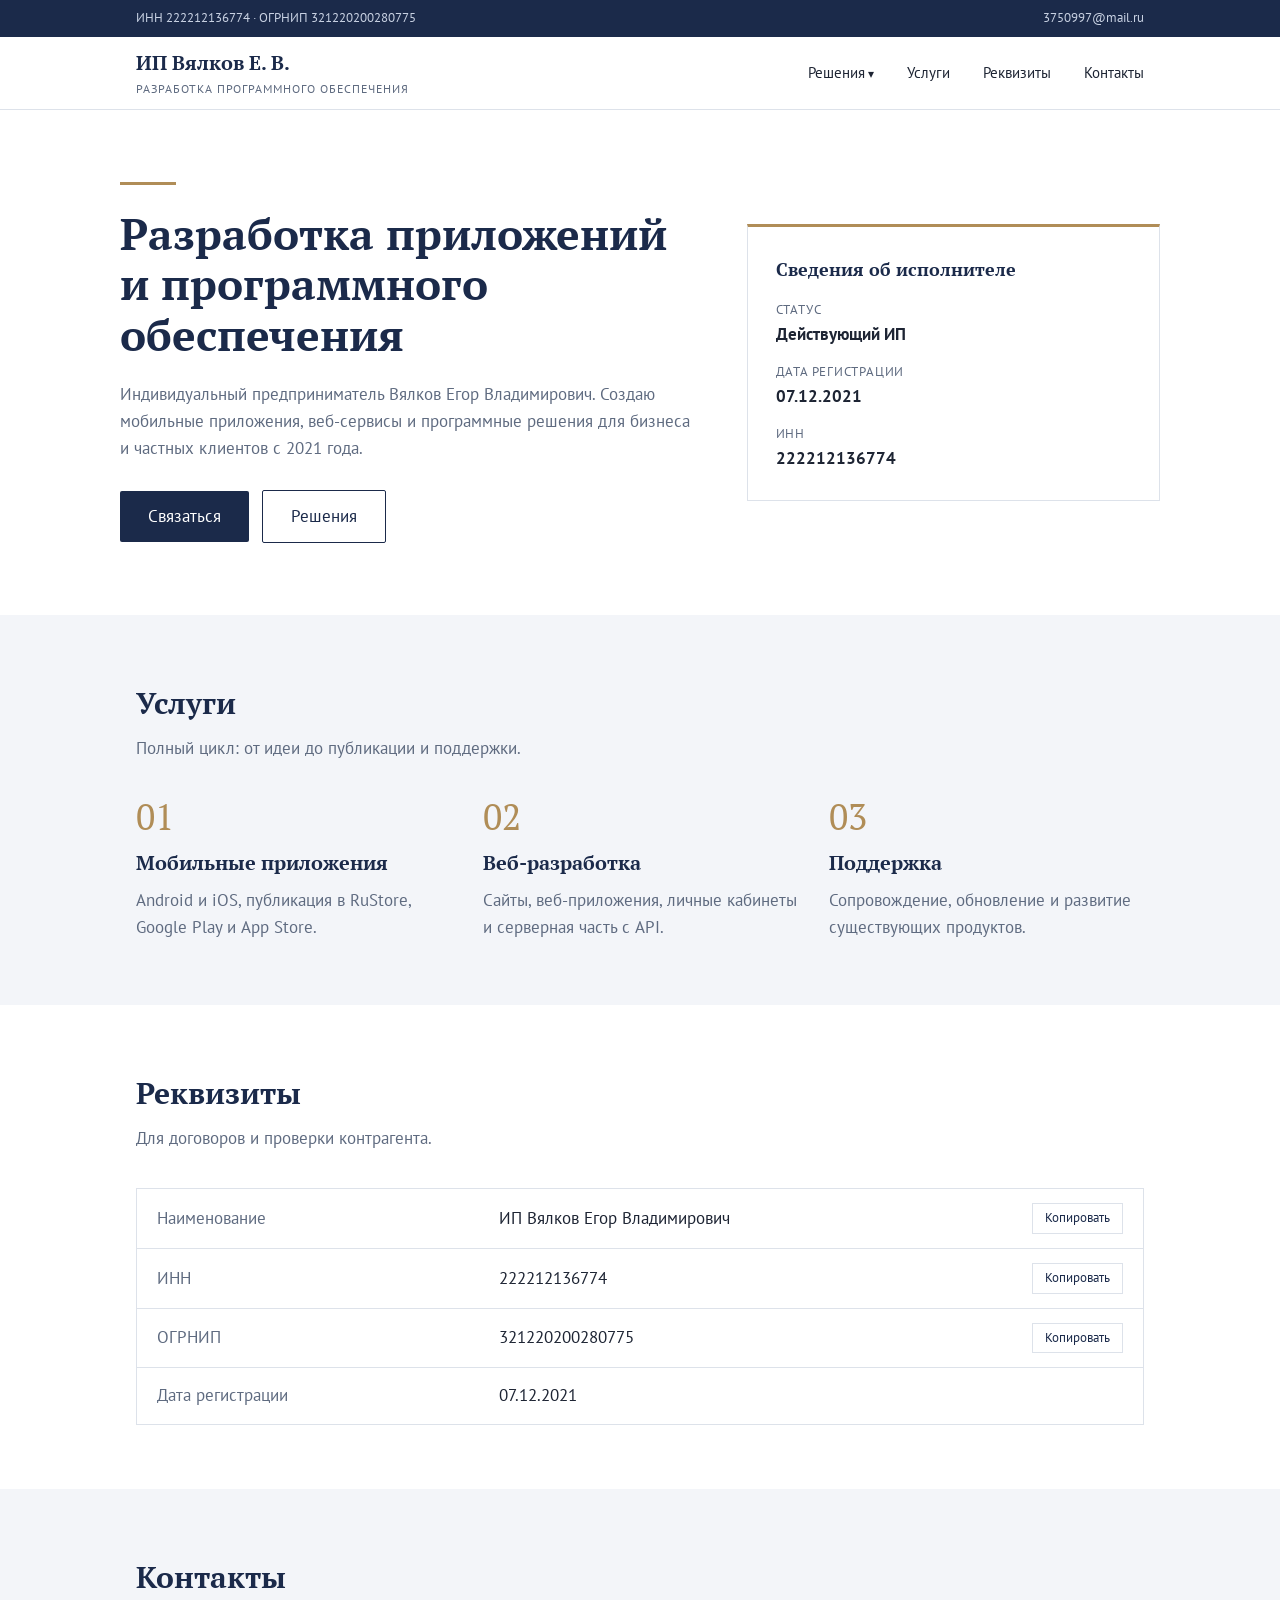
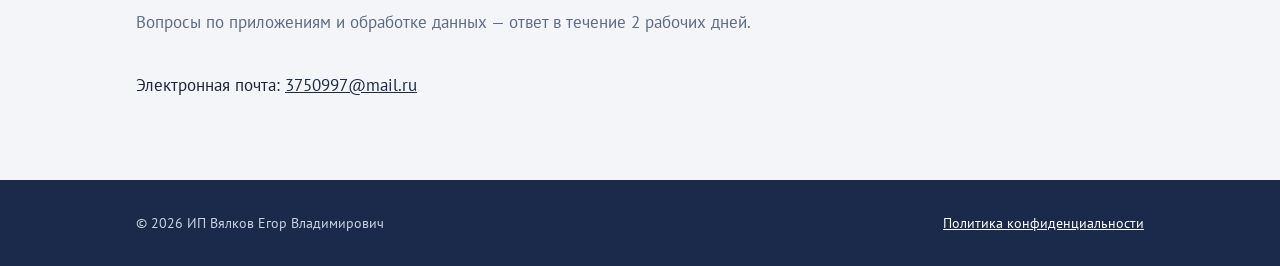
==== index.html @ 070c651f "Add files via upload" ====
<!doctype html>
<html lang="ru">
<head>
  <meta charset="utf-8">
  <meta name="viewport" content="width=device-width, initial-scale=1">
  <title>ИП Вялков Е. В. — разработка программного обеспечения</title>
  <meta name="description" content="ИП Вялков Егор Владимирович — разработка мобильных приложений, веб-сервисов и программного обеспечения. Реквизиты и контакты.">
  <link rel="icon" href="favicon.ico" sizes="32x32">
  <link rel="icon" href="favicon.svg" type="image/svg+xml">
  <link rel="apple-touch-icon" href="apple-touch-icon.png">
  <link rel="canonical" href="https://vev.github.io/">
  <meta property="og:type" content="website">
  <meta property="og:locale" content="ru_RU">
  <meta property="og:title" content="ИП Вялков Е. В. — разработка программного обеспечения">
  <meta property="og:description" content="ИП Вялков Егор Владимирович — разработка мобильных приложений, веб-сервисов и программного обеспечения. Реквизиты и контакты.">
  <meta property="og:url" content="https://vev.github.io/">
  <meta property="og:image" content="https://vev.github.io/og.png">
  <meta property="og:image:width" content="1200">
  <meta property="og:image:height" content="630">
  <meta name="twitter:card" content="summary_large_image">
  <link rel="preconnect" href="https://fonts.googleapis.com">
  <link rel="preconnect" href="https://fonts.gstatic.com" crossorigin>
  <link href="https://fonts.googleapis.com/css2?family=PT+Sans:wght@400;700&family=PT+Serif:wght@700&display=swap" rel="stylesheet">
  <link rel="stylesheet" href="style.css">
</head>
<body>

<div class="topline">
  <div class="wrap">
    <span>ИНН 222212136774 · ОГРНИП 321220200280775</span>
    <a href="mailto:3750997@mail.ru">3750997@mail.ru</a>
  </div>
</div>

<header>
  <div class="wrap">
    <a class="logo" href="index.html">ИП Вялков Е. В.<small>Разработка программного обеспечения</small></a>
    <nav>
      <div class="dropdown">
        <a href="solutions.html">Решения</a>
        <div class="menu" data-solutions-menu></div>
      </div>
      <a href="#services">Услуги</a>
      <a href="#requisites">Реквизиты</a>
      <a href="#contacts">Контакты</a>
    </nav>
  </div>
</header>

<main>
  <div class="wrap hero">
    <div>
      <div class="line"></div>
      <h1>Разработка приложений и программного обеспечения</h1>
      <p>Индивидуальный предприниматель Вялков Егор Владимирович. Создаю мобильные приложения, веб-сервисы и программные решения для бизнеса и частных клиентов с 2021 года.</p>
      <a class="btn" href="#contacts">Связаться</a>
      <a class="btn btn-outline" href="solutions.html">Решения</a>
    </div>
    <div class="card">
      <h3>Сведения об исполнителе</h3>
      <dl>
        <dt>Статус</dt><dd>Действующий ИП</dd>
        <dt>Дата регистрации</dt><dd>07.12.2021</dd>
        <dt>ИНН</dt><dd>222212136774</dd>
      </dl>
    </div>
  </div>

  <section id="services" class="alt">
    <div class="wrap">
      <h2>Услуги</h2>
      <p class="sub">Полный цикл: от идеи до публикации и поддержки.</p>
      <div class="services">
        <div><div class="num">01</div><h3>Мобильные приложения</h3><p>Android и iOS, публикация в RuStore, Google Play и App Store.</p></div>
        <div><div class="num">02</div><h3>Веб-разработка</h3><p>Сайты, веб-приложения, личные кабинеты и серверная часть с API.</p></div>
        <div><div class="num">03</div><h3>Поддержка</h3><p>Сопровождение, обновление и развитие существующих продуктов.</p></div>
      </div>
    </div>
  </section>

  <section id="requisites">
    <div class="wrap">
      <h2>Реквизиты</h2>
      <p class="sub">Для договоров и проверки контрагента.</p>
      <table>
        <tr><td>Наименование</td><td>ИП Вялков Егор Владимирович</td><td><button class="copy" data-copy="ИП Вялков Егор Владимирович">Копировать</button></td></tr>
        <tr><td>ИНН</td><td>222212136774</td><td><button class="copy" data-copy="222212136774">Копировать</button></td></tr>
        <tr><td>ОГРНИП</td><td>321220200280775</td><td><button class="copy" data-copy="321220200280775">Копировать</button></td></tr>
        <tr><td>Дата регистрации</td><td>07.12.2021</td><td></td></tr>
      </table>
    </div>
  </section>

  <section id="contacts" class="alt">
    <div class="wrap">
      <h2>Контакты</h2>
      <p class="sub">Вопросы по приложениям и обработке данных — ответ в течение 2 рабочих дней.</p>
      <p>Электронная почта: <a href="mailto:3750997@mail.ru">3750997@mail.ru</a></p>
    </div>
  </section>
</main>

<footer>
  <div class="wrap">
    <span>© <span id="year">2026</span> ИП Вялков Егор Владимирович</span>
    <a href="privacy.html">Политика конфиденциальности</a>
  </div>
</footer>

<script src="solutions-data.js"></script>
<script src="site.js"></script>
<script>
  document.getElementById('year').textContent = new Date().getFullYear();
  document.querySelectorAll('.copy').forEach(function (btn) {
    btn.addEventListener('click', function () {
      navigator.clipboard.writeText(btn.dataset.copy).then(function () {
        btn.textContent = 'Скопировано';
        setTimeout(function () { btn.textContent = 'Копировать'; }, 1500);
      });
    });
  });
</script>
</body>
</html>
---- style.css ----
:root {
  --bg: #ffffff;
  --alt: #f3f5f9;
  --text: #1d2433;
  --muted: #5f6b80;
  --navy: #1b2a4a;
  --gold: #b08d57;
  --border: #dde2ea;
}
* { box-sizing: border-box; }
body { margin: 0; background: var(--bg); color: var(--text); font: 17px/1.6 "PT Sans", Arial, sans-serif; }
a { color: var(--navy); }
.wrap { max-width: 1040px; margin: 0 auto; padding: 0 16px; }
h1, h2, h3 { font-family: "PT Serif", Georgia, serif; color: var(--navy); }

.topline { background: var(--navy); color: #c9d2e3; font-size: 13px; }
.topline a { color: inherit; text-decoration: none; }
.topline a:hover { color: #fff; }
.topline .wrap { display: flex; justify-content: space-between; flex-wrap: wrap; gap: 4px 16px; padding-top: 8px; padding-bottom: 8px; }

header { border-bottom: 1px solid var(--border); }
header .wrap { display: flex; justify-content: space-between; align-items: center; height: 72px; gap: 16px; }
.logo { font-family: "PT Serif", Georgia, serif; font-size: 20px; font-weight: 700; color: var(--navy); text-decoration: none; }
.logo small { display: block; font-family: "PT Sans", sans-serif; font-size: 12px; font-weight: 400; color: var(--muted); letter-spacing: .08em; text-transform: uppercase; }
nav a { color: var(--text); text-decoration: none; margin-left: 28px; font-size: 15px; }
nav a:hover, nav a.active { color: var(--gold); }

.hero { padding: 72px 0; display: grid; grid-template-columns: 1.4fr 1fr; gap: 48px; align-items: center; }
.hero h1 { font-size: clamp(30px, 5vw, 44px); line-height: 1.15; margin: 0 0 20px; }
.hero p { color: var(--muted); margin: 0 0 28px; }
.line { width: 56px; height: 3px; background: var(--gold); margin-bottom: 24px; }
.btn { display: inline-block; background: var(--navy); color: #fff; text-decoration: none; padding: 12px 28px; border-radius: 2px; }
.btn:hover { background: #26395f; }
.btn-outline { background: transparent; color: var(--navy); border: 1px solid var(--navy); margin-left: 8px; }
.btn-outline:hover { background: var(--alt); }

.card { border: 1px solid var(--border); border-top: 3px solid var(--gold); padding: 28px; background: #fff; }
.card h3 { margin: 0 0 16px; font-size: 18px; }
.card dl { margin: 0; }
.card dt { font-size: 13px; color: var(--muted); text-transform: uppercase; letter-spacing: .06em; }
.card dd { margin: 0 0 14px; font-weight: 700; }
.card dd:last-child { margin-bottom: 0; }

section { padding: 64px 0; }
section.alt { background: var(--alt); }
section h2 { font-size: 30px; margin: 0 0 8px; }
.sub { color: var(--muted); margin: 0 0 36px; }

.services { display: grid; grid-template-columns: repeat(3, 1fr); gap: 32px; }
.num { font-family: "PT Serif", Georgia, serif; font-size: 36px; color: var(--gold); line-height: 1; }
.services h3 { font-size: 20px; margin: 12px 0 8px; }
.services p { color: var(--muted); margin: 0; }

table { width: 100%; border-collapse: collapse; background: #fff; border: 1px solid var(--border); }
td { padding: 14px 20px; border-bottom: 1px solid var(--border); vertical-align: middle; }
td:first-child { color: var(--muted); width: 34%; }
td:last-child { text-align: right; width: 1%; white-space: nowrap; }
.facts td:last-child { text-align: left; width: auto; white-space: normal; }
.copy { font: inherit; font-size: 13px; color: var(--navy); background: none; border: 1px solid var(--border); padding: 4px 12px; cursor: pointer; }
.copy:hover { border-color: var(--navy); }

footer { background: var(--navy); color: #c9d2e3; padding: 32px 0; font-size: 14px; }
footer a { color: #fff; }
footer .wrap { display: flex; justify-content: space-between; flex-wrap: wrap; gap: 12px; }

/* Solutions */
.page-head { padding: 56px 0 0; }
.page-head h1 { font-size: clamp(30px, 5vw, 40px); line-height: 1.2; margin: 0 0 12px; }
.solutions { display: grid; grid-template-columns: repeat(auto-fit, minmax(300px, 1fr)); gap: 24px; }
.sol { border: 1px solid var(--border); border-top: 3px solid var(--gold); padding: 28px; background: #fff; display: flex; flex-direction: column; }
.sol-head { display: flex; align-items: center; gap: 16px; margin-bottom: 10px; }
.sol-icon { width: 56px; height: 56px; border-radius: 12px; object-fit: cover; border: 1px solid var(--border); flex-shrink: 0; }
.sol h3 { margin: 0; font-size: 20px; }
.sol p { color: var(--muted); margin: 0 0 20px; flex: 1; }
.tags { display: flex; flex-wrap: wrap; gap: 6px; list-style: none; padding: 0; margin: 0; }
.tags li { font-size: 13px; color: var(--navy); background: var(--alt); padding: 2px 10px; }
.links { display: flex; flex-wrap: wrap; gap: 8px; margin-top: 20px; }
.links a { font-size: 14px; border: 1px solid var(--navy); padding: 6px 14px; text-decoration: none; }
.links a:hover { background: var(--alt); }
.sol-privacy { margin-top: 14px; font-size: 14px; color: var(--muted); }
.tabs { display: flex; flex-wrap: wrap; gap: 8px; margin: 0 0 48px; }
.tab { font: inherit; font-size: 15px; background: #fff; color: var(--text); border: 1px solid var(--border); padding: 8px 16px; cursor: pointer; }
.tab:hover { border-color: var(--navy); }
.tab.active { background: var(--navy); color: #fff; border-color: var(--navy); }
.tab span { margin-left: 8px; font-size: 13px; color: var(--muted); }
.tab.active span { color: #c9d2e3; }
.cat { margin-bottom: 56px; }
.cat h2 { font-size: 26px; margin: 0 0 6px; }
.cat .sub { margin-bottom: 24px; }
.empty { border: 1px dashed var(--border); background: var(--alt); padding: 28px; color: var(--muted); }

.sol h3 a { color: inherit; text-decoration: none; }
.sol h3 a:hover { color: var(--gold); }

/* App page */
.crumbs { padding-top: 28px; font-size: 14px; color: var(--muted); }
.crumbs a { color: var(--muted); }
.app-hero { padding: 28px 0 48px; display: flex; gap: 32px; align-items: flex-start; }
.app-icon { width: 112px; height: 112px; border-radius: 24px; border: 1px solid var(--border); flex-shrink: 0; }
.app-hero h1 { font-size: clamp(28px, 5vw, 40px); line-height: 1.15; margin: 0 0 12px; }
.app-hero p { color: var(--muted); margin: 0 0 18px; max-width: 640px; }
.app-hero .btn { margin-top: 24px; }
.shots { display: flex; gap: 16px; overflow-x: auto; padding-bottom: 12px; scroll-snap-type: x mandatory; }
.shots img { height: 440px; width: auto; border: 1px solid var(--border); border-radius: 12px; scroll-snap-align: start; flex-shrink: 0; }
.features { display: grid; grid-template-columns: repeat(auto-fit, minmax(280px, 1fr)); gap: 20px; }
.feature { background: #fff; border: 1px solid var(--border); padding: 24px; }
.feature h3 { margin: 0 0 8px; font-size: 18px; }
.feature p { margin: 0; color: var(--muted); }

/* Solutions dropdown in header */
.dropdown { position: relative; display: inline-block; margin-left: 28px; }
.dropdown > a { margin-left: 0; }
.dropdown > a::after { content: " ▾"; font-size: 12px; }
.menu { display: none; position: absolute; top: 100%; left: -16px; min-width: 240px; padding: 8px 0; background: #fff; border: 1px solid var(--border); border-top: 3px solid var(--gold); box-shadow: 0 8px 24px rgba(27, 42, 74, .12); z-index: 20; }
.menu a { display: block; margin: 0; padding: 8px 16px; }
.menu a:hover { background: var(--alt); }
.dropdown:hover .menu, .dropdown:focus-within .menu { display: block; }
.cta { background: var(--navy); color: #c9d2e3; padding: 40px; display: flex; justify-content: space-between; align-items: center; flex-wrap: wrap; gap: 20px; }
.cta h2 { color: #fff; margin: 0 0 6px; }
.cta p { margin: 0; }
.cta .btn { background: var(--gold); }
.cta .btn:hover { background: #9a7a48; }

/* Long-form pages */
.doc { padding: 56px 0 72px; max-width: 760px; }
.doc .line { margin-bottom: 20px; }
.doc h1 { font-size: clamp(28px, 5vw, 36px); line-height: 1.2; margin: 0 0 8px; }
.doc .updated { color: var(--muted); margin: 0 0 36px; }
.doc h2 { font-size: 21px; margin: 36px 0 12px; }
.doc ul { padding-left: 22px; }

@media (max-width: 760px) {
  header .wrap { height: auto; flex-direction: column; align-items: flex-start; gap: 8px; padding-top: 14px; padding-bottom: 12px; }
  nav { display: flex; gap: 20px; overflow-x: auto; max-width: 100%; }
  nav a { margin-left: 0; white-space: nowrap; }
  .dropdown { margin-left: 0; }
  .dropdown > a::after, .dropdown .menu { display: none !important; }
  .btn-outline { margin: 10px 0 0; }
  .cta { padding: 28px 20px; }
  .app-hero { flex-direction: column; gap: 20px; }
  .app-icon { width: 88px; height: 88px; border-radius: 20px; }
  .shots img { height: 360px; }
  .hero { grid-template-columns: 1fr; padding: 48px 0; gap: 32px; }
  .services { grid-template-columns: 1fr; gap: 24px; }
  td { padding: 12px; display: block; width: auto !important; text-align: left !important; border: 0; }
  tr { display: block; border-bottom: 1px solid var(--border); padding: 4px 0; }
  td:first-child { padding-bottom: 0; }
}
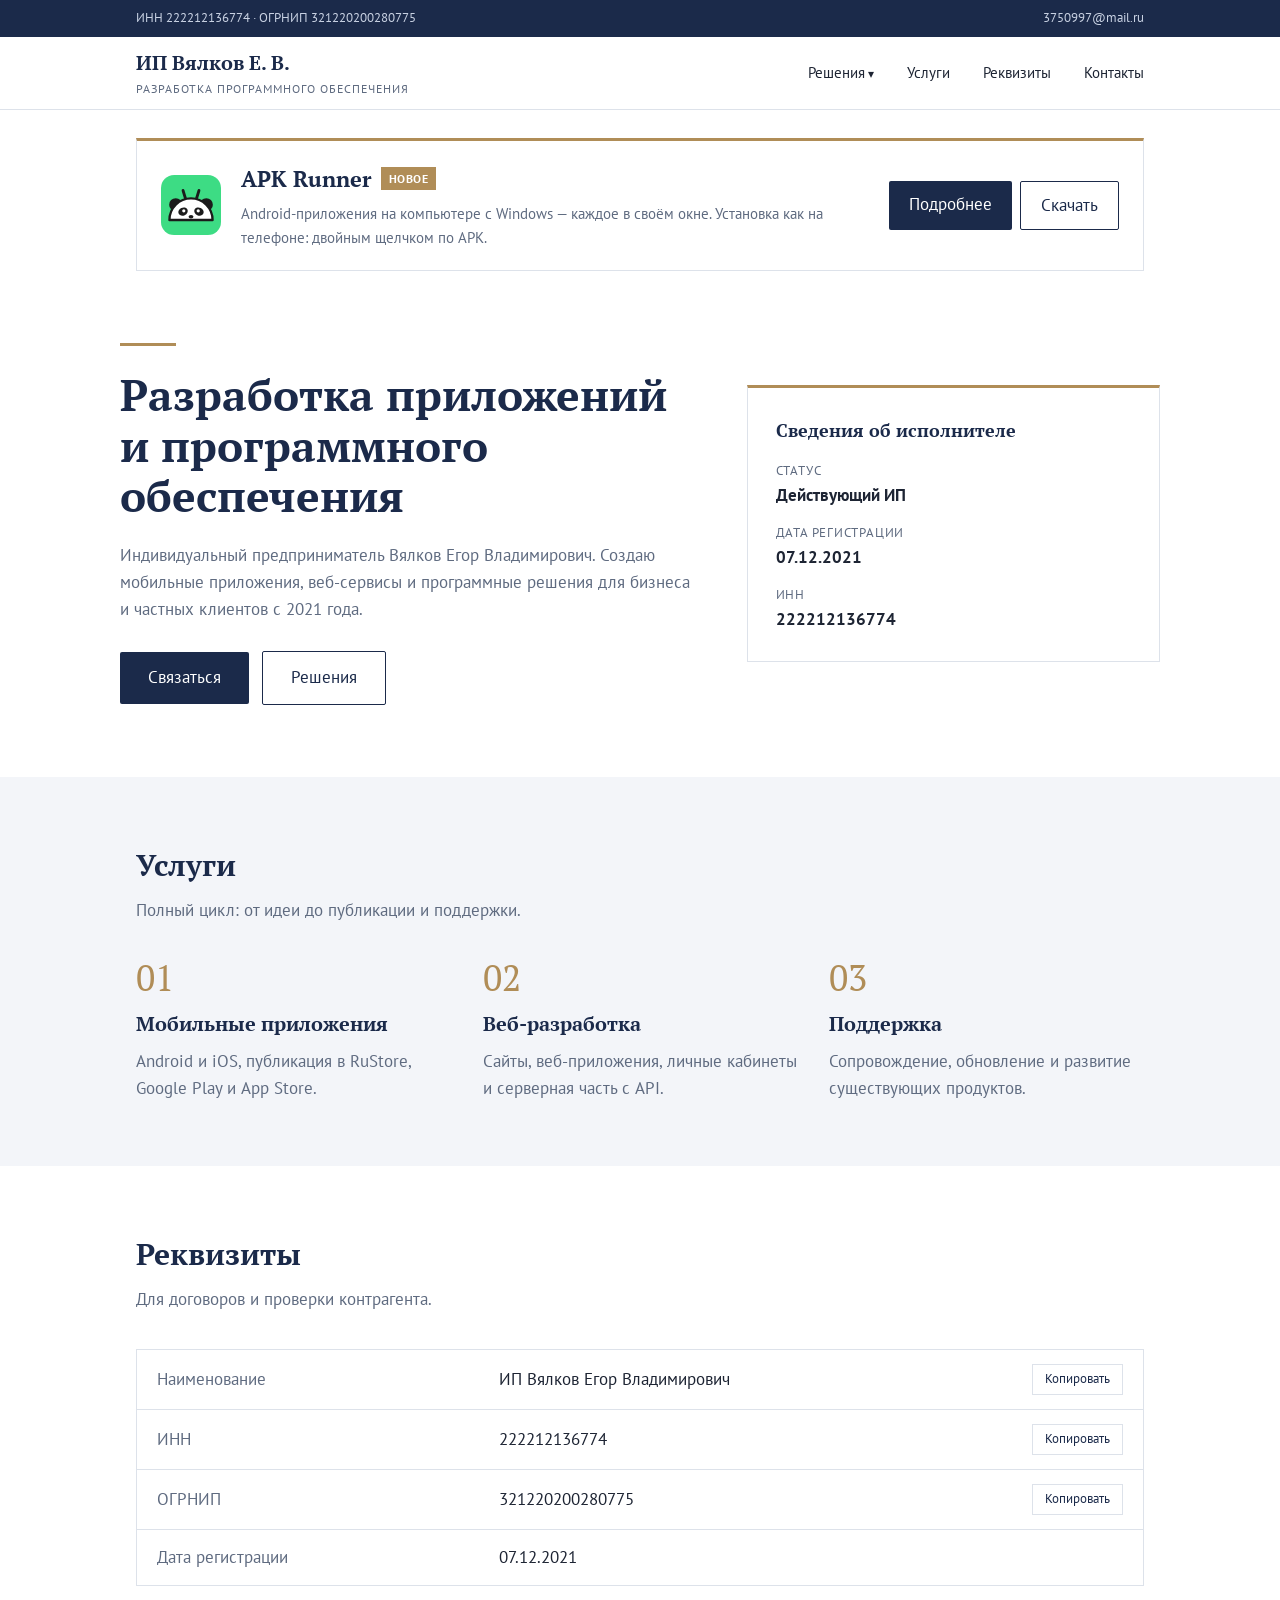
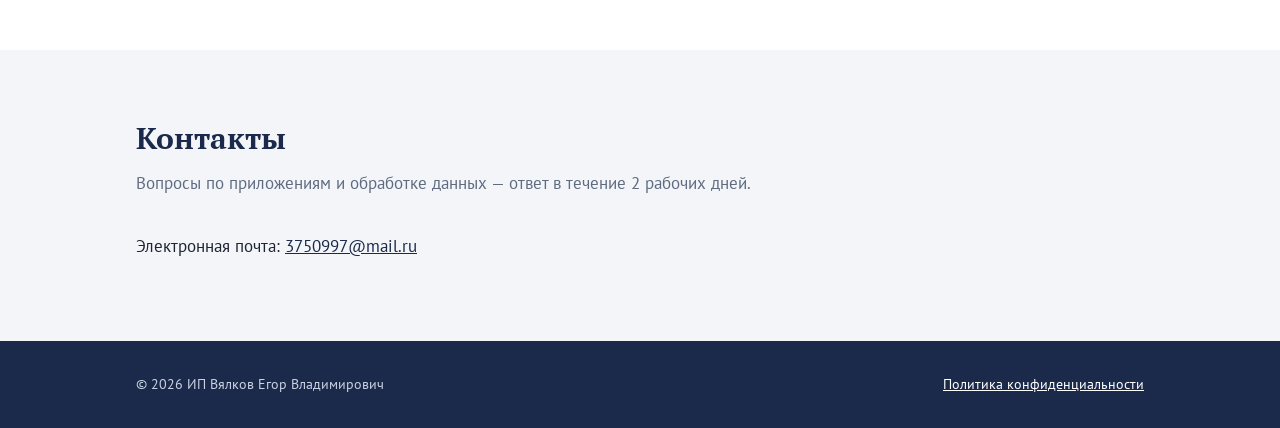
==== commit 1f857ab8: "Add files via upload" ====
--- a/index.html
+++ b/index.html
@@ -48,6 +48,36 @@
 </header>
 
 <main>
+  <div class="wrap" style="margin-top: 28px">
+    <div class="new-app">
+      <svg class="new-app-icon" viewBox="0 0 64 64" role="img" aria-label="APK Runner">
+        <rect width="64" height="64" rx="14" fill="#3DDC84"></rect>
+        <g transform="translate(0,-2)">
+          <path d="M27 30 L23.5 18.5 M37 30 L40.5 18.5" stroke="#1B1B1B" stroke-width="3" stroke-linecap="round" fill="none"></path>
+          <circle cx="15.7" cy="33.7" r="7" fill="#1B1B1B"></circle>
+          <circle cx="48.3" cy="33.7" r="7" fill="#1B1B1B"></circle>
+          <path d="M9 50 A23 23 0 0 1 55 50 Z" fill="#FFFFFF" stroke="#1B1B1B" stroke-width="2.5" stroke-linejoin="round"></path>
+          <ellipse cx="23.5" cy="41" rx="5.2" ry="4.2" transform="rotate(-25 23.5 41)" fill="#1B1B1B"></ellipse>
+          <ellipse cx="40.5" cy="41" rx="5.2" ry="4.2" transform="rotate(25 40.5 41)" fill="#1B1B1B"></ellipse>
+          <circle cx="24.3" cy="40.2" r="1.7" fill="#FFFFFF"></circle>
+          <circle cx="39.7" cy="40.2" r="1.7" fill="#FFFFFF"></circle>
+          <ellipse cx="32" cy="46.5" rx="2.6" ry="1.8" fill="#1B1B1B"></ellipse>
+        </g>
+      </svg>
+      <div class="new-app-body">
+        <div class="new-app-head">
+          <span class="new-app-name">APK Runner</span>
+          <span class="new-app-badge">НОВОЕ</span>
+        </div>
+        <p class="new-app-desc">Android-приложения на компьютере с Windows — каждое в своём окне. Установка как на телефоне: двойным щелчком по APK.</p>
+      </div>
+      <div class="new-app-actions">
+        <a class="btn" href="apk-runner.html">Подробнее</a>
+        <a class="btn btn-outline" href="https://disk.360.yandex.ru/d/uEF-xLoDvGDiyQ" target="_blank" rel="noopener">Скачать</a>
+      </div>
+    </div>
+  </div>
+
   <div class="wrap hero">
     <div>
       <div class="line"></div>
--- a/style.css
+++ b/style.css
@@ -106,6 +106,30 @@
 .feature { background: #fff; border: 1px solid var(--border); padding: 24px; }
 .feature h3 { margin: 0 0 8px; font-size: 18px; }
 .feature p { margin: 0; color: var(--muted); }
+.shots img.win { border-radius: 20px; height: 400px; }
+.shots img.appshot { height: 400px; border-radius: 8px; }
+
+/* Баннер «Новое приложение» на главной */
+.new-app { background: #fff; border: 1px solid var(--border); border-top: 3px solid var(--gold); padding: 20px 24px; display: flex; align-items: center; gap: 20px; }
+.new-app-icon { flex-shrink: 0; width: 60px; height: 60px; display: block; }
+.new-app-body { flex: 1; min-width: 0; }
+.new-app-head { display: flex; align-items: center; gap: 10px; }
+.new-app-name { font-family: "PT Serif", Georgia, serif; font-size: 22px; font-weight: 700; color: var(--navy); }
+.new-app-badge { background: var(--gold); color: #fff; font-size: 12px; font-weight: 700; padding: 2px 8px; letter-spacing: .04em; }
+.new-app-desc { margin: 6px 0 0; color: var(--muted); font-size: 15px; }
+.new-app-actions { display: flex; gap: 8px; flex-shrink: 0; }
+.new-app-actions .btn { padding: 10px 20px; margin: 0; }
+@media (max-width: 760px) {
+  .new-app { flex-direction: column; align-items: flex-start; }
+  .new-app-actions { width: 100%; }
+  .new-app-actions .btn { flex: 1; text-align: center; }
+}
+.download-meta { font-size: 14px; margin: 12px 0 0 !important; }
+.steps { margin: 0; padding-left: 22px; max-width: 760px; }
+.steps li { margin-bottom: 12px; }
+.note { color: var(--muted); font-size: 15px; max-width: 760px; margin: 24px 0 0; }
+.note code, .steps code { font-size: 14px; background: var(--alt); padding: 1px 6px; }
+.facts td.hash { font-family: Consolas, "Courier New", monospace; font-size: 13px; word-break: break-all; }
 
 /* Solutions dropdown in header */
 .dropdown { position: relative; display: inline-block; margin-left: 28px; }
